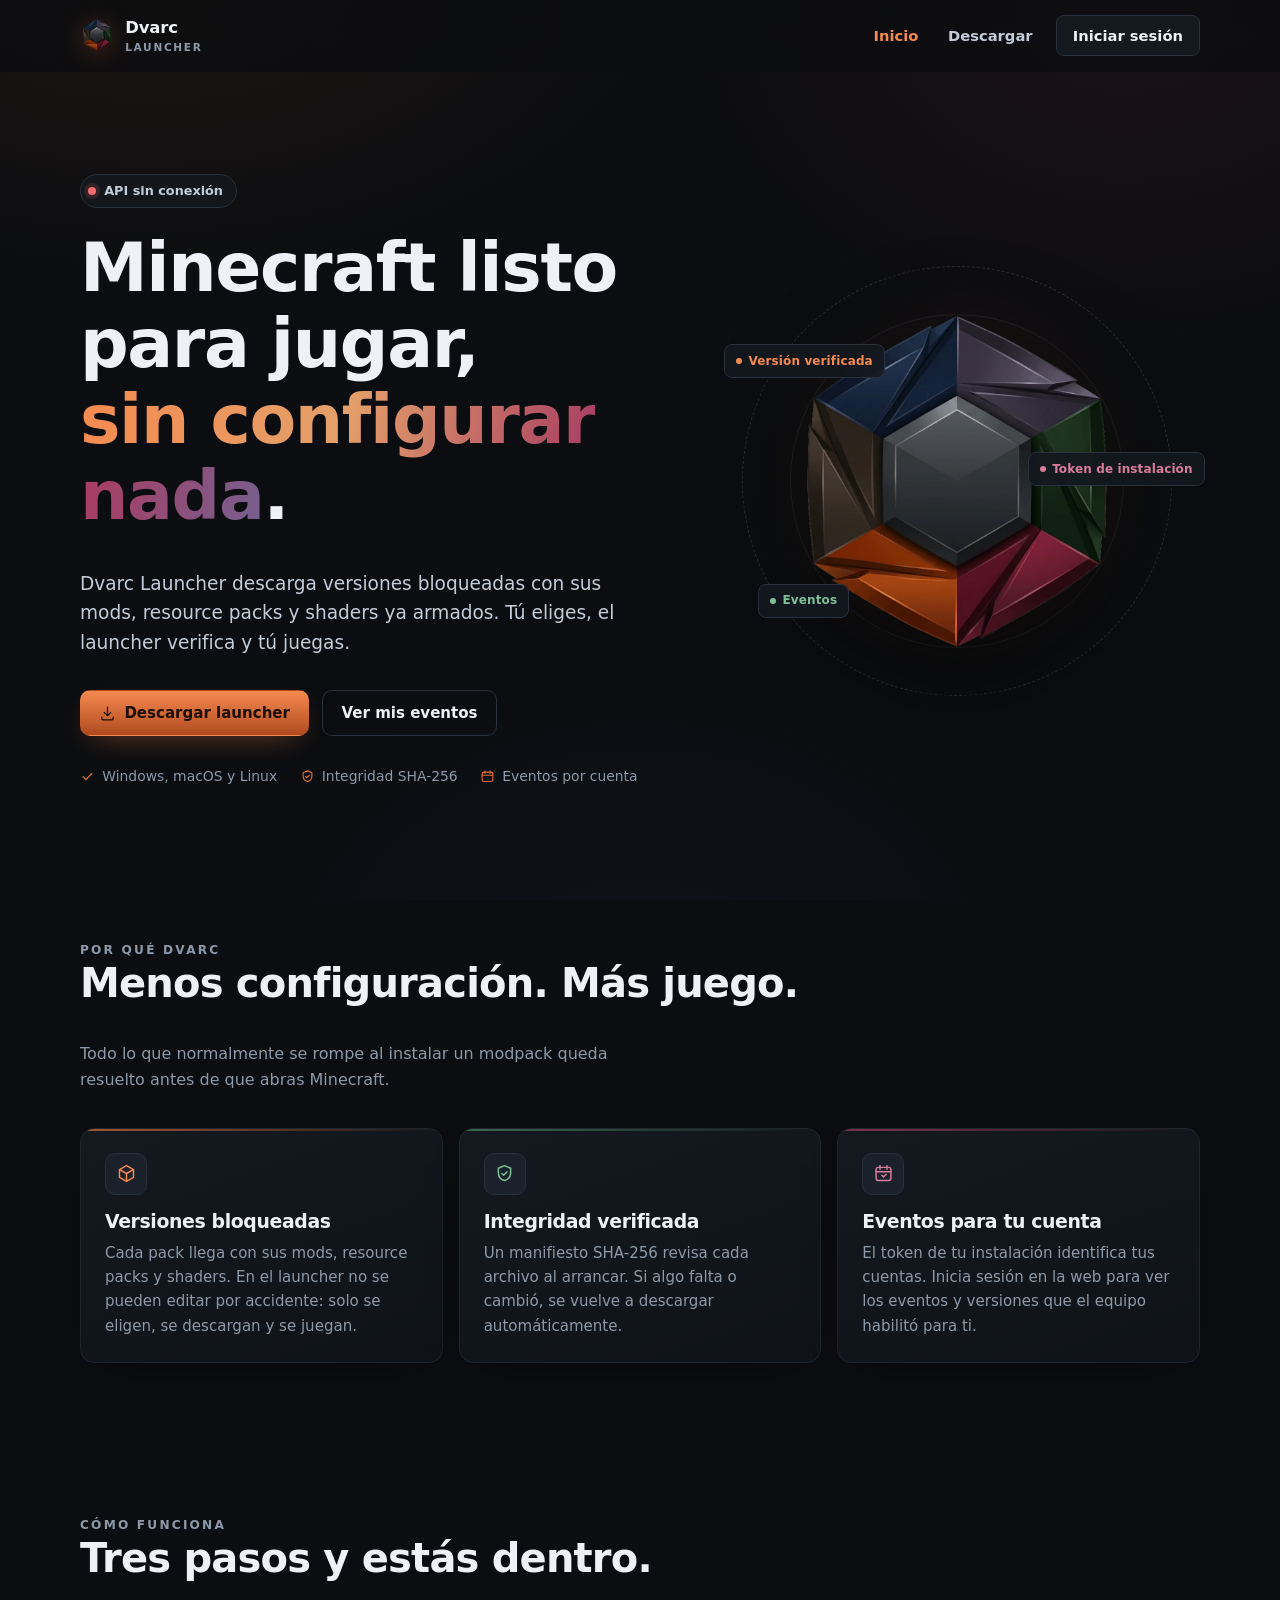
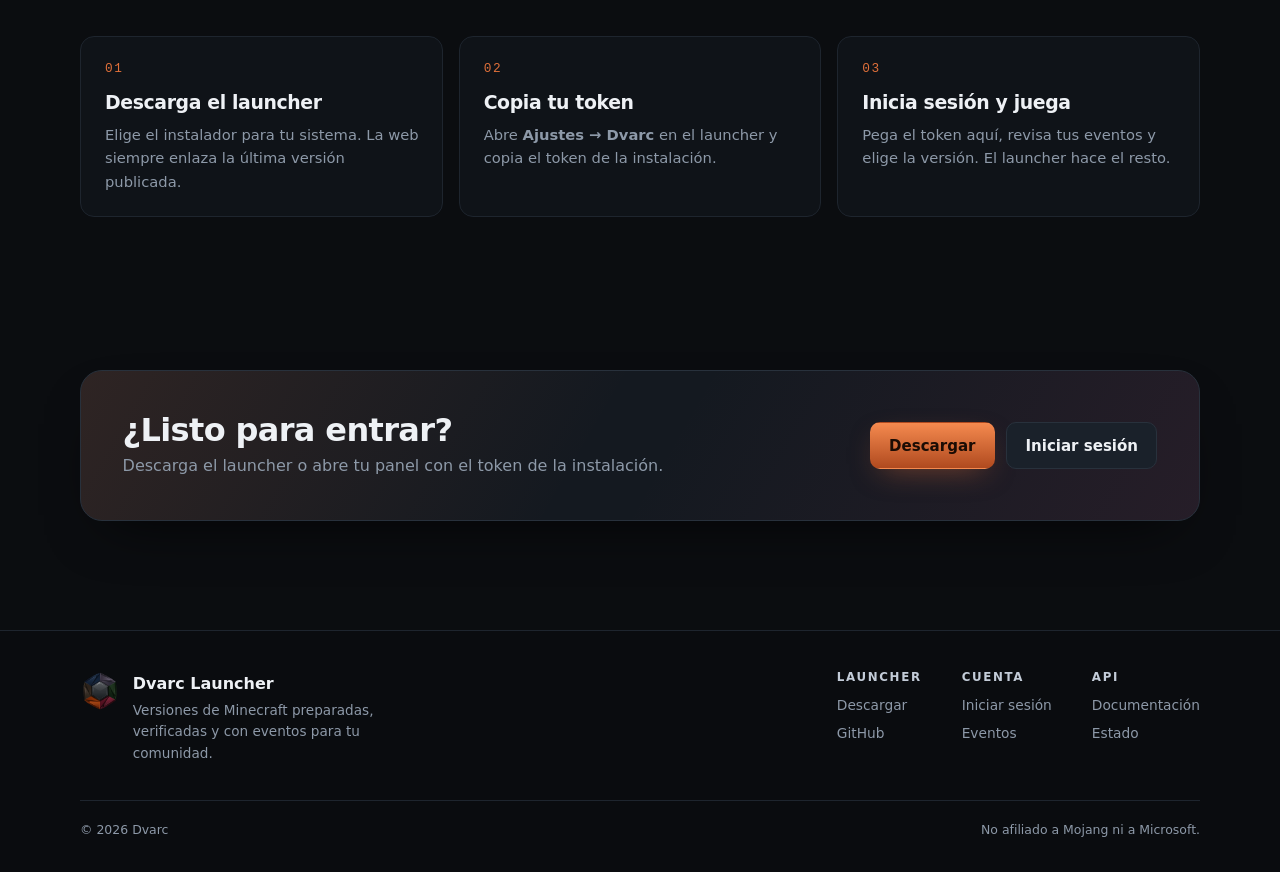
==== index.html @ 33a2f91e "Initial commit" ====
<!DOCTYPE html>
<html lang="es">
  <head>
    <meta charset="UTF-8" />
    <meta name="viewport" content="width=device-width, initial-scale=1.0" />
    <title>Dvarc Launcher — Minecraft listo para jugar</title>
    <meta
      name="description"
      content="Dvarc Launcher descarga versiones bloqueadas y verificadas de Minecraft con sus mods, resource packs y shaders. Elige, descarga y juega."
    />
    <meta name="theme-color" content="#0b0d10" />
    <link rel="icon" href="assets/img/favicon.ico" sizes="any" />
    <link rel="icon" type="image/png" href="assets/img/favicon.png" />
    <link rel="apple-touch-icon" href="assets/img/apple-touch-icon.png" />
    <meta property="og:title" content="Dvarc Launcher" />
    <meta property="og:description" content="Versiones de Minecraft listas, verificadas y con eventos para tu cuenta." />
    <meta property="og:type" content="website" />
    <meta property="og:image" content="assets/img/logo-512.png" />
    <link rel="stylesheet" href="assets/css/style.css" />
  </head>
  <body data-page="home">
    <a class="skip-link" href="#contenido">Saltar al contenido</a>

    <header class="site-header">
      <div class="container">
        <a class="brand" href="index.html" aria-label="Dvarc Launcher — inicio">
          <img src="assets/img/logo.png" alt="" width="34" height="34" />
          <span>Dvarc<small>Launcher</small></span>
        </a>
        <button
          class="nav-toggle"
          type="button"
          aria-expanded="false"
          aria-controls="site-nav"
          aria-label="Abrir menú de navegación"
        >
          <span></span>
        </button>
        <nav class="site-nav" id="site-nav" aria-label="Principal">
          <a href="index.html">Inicio</a>
          <a href="download.html">Descargar</a>
          <a href="panel.html" class="nav-cta" data-auth="in">Mi panel</a>
          <a href="login.html" class="nav-cta" data-auth="out">Iniciar sesión</a>
        </nav>
      </div>
    </header>

    <main id="contenido">
      <section class="hero">
        <div class="container hero-grid">
          <div>
            <span class="pill" data-api-status>
              <span class="pill-dot"></span>
              <span data-api-status-text>Conectando con la API…</span>
            </span>
            <h1>Minecraft listo para jugar, <em>sin configurar nada</em>.</h1>
            <p class="hero-lead">
              Dvarc Launcher descarga versiones bloqueadas con sus mods, resource packs y shaders ya
              armados. Tú eliges, el launcher verifica y tú juegas.
            </p>
            <div class="hero-actions">
              <a class="btn btn-primary" href="download.html">
                <svg viewBox="0 0 24 24" fill="none" stroke="currentColor" stroke-width="1.8" aria-hidden="true">
                  <path d="M12 3v12m0 0 4.5-4.5M12 15l-4.5-4.5" stroke-linecap="round" stroke-linejoin="round" />
                  <path d="M4 17v2a2 2 0 0 0 2 2h12a2 2 0 0 0 2-2v-2" stroke-linecap="round" />
                </svg>
                Descargar launcher
              </a>
              <a class="btn btn-ghost" href="panel.html">Ver mis eventos</a>
            </div>
            <ul class="hero-meta">
              <li>
                <svg viewBox="0 0 24 24" fill="none" stroke="currentColor" stroke-width="2" aria-hidden="true">
                  <path d="m5 12.5 4.5 4.5L19 7" stroke-linecap="round" stroke-linejoin="round" />
                </svg>
                Windows, macOS y Linux
              </li>
              <li>
                <svg viewBox="0 0 24 24" fill="none" stroke="currentColor" stroke-width="1.8" aria-hidden="true">
                  <path d="M12 3 5 6v5c0 4.2 2.9 7.9 7 9 4.1-1.1 7-4.8 7-9V6l-7-3Z" stroke-linejoin="round" />
                  <path d="m9 12 2 2 4-4" stroke-linecap="round" stroke-linejoin="round" />
                </svg>
                Integridad SHA-256
              </li>
              <li>
                <svg viewBox="0 0 24 24" fill="none" stroke="currentColor" stroke-width="1.8" aria-hidden="true">
                  <rect x="3.5" y="5" width="17" height="15" rx="2.5" />
                  <path d="M8 3v4M16 3v4M3.5 10h17" stroke-linecap="round" />
                </svg>
                Eventos por cuenta
              </li>
            </ul>
          </div>

          <div class="hero-art" aria-hidden="true">
            <div class="hero-ring"></div>
            <img class="hero-logo" src="assets/img/logo.png" alt="" width="360" height="360" />
            <span class="hero-tag tag-a">Versión verificada</span>
            <span class="hero-tag tag-b">Token de instalación</span>
            <span class="hero-tag tag-c">Eventos</span>
          </div>
        </div>
      </section>

      <section class="section">
        <div class="container">
          <div class="section-head">
            <div>
              <p class="eyebrow">Por qué Dvarc</p>
              <h2>Menos configuración. Más juego.</h2>
            </div>
            <p>
              Todo lo que normalmente se rompe al instalar un modpack queda resuelto antes de que
              abras Minecraft.
            </p>
          </div>

          <div class="card-grid">
            <article class="card">
              <div class="card-icon">
                <svg viewBox="0 0 24 24" fill="none" stroke="currentColor" stroke-width="1.7" aria-hidden="true">
                  <path d="m12 3 8 4.5v9L12 21l-8-4.5v-9L12 3Z" stroke-linejoin="round" />
                  <path d="M12 12 4 7.5M12 12l8-4.5M12 12v9" stroke-linejoin="round" />
                </svg>
              </div>
              <h3>Versiones bloqueadas</h3>
              <p>
                Cada pack llega con sus mods, resource packs y shaders. En el launcher no se pueden
                editar por accidente: solo se eligen, se descargan y se juegan.
              </p>
            </article>

            <article class="card card--green">
              <div class="card-icon">
                <svg viewBox="0 0 24 24" fill="none" stroke="currentColor" stroke-width="1.7" aria-hidden="true">
                  <path d="M12 3 5 6v5c0 4.2 2.9 7.9 7 9 4.1-1.1 7-4.8 7-9V6l-7-3Z" stroke-linejoin="round" />
                  <path d="m9 12 2 2 4-4" stroke-linecap="round" stroke-linejoin="round" />
                </svg>
              </div>
              <h3>Integridad verificada</h3>
              <p>
                Un manifiesto SHA-256 revisa cada archivo al arrancar. Si algo falta o cambió, se
                vuelve a descargar automáticamente.
              </p>
            </article>

            <article class="card card--wine">
              <div class="card-icon">
                <svg viewBox="0 0 24 24" fill="none" stroke="currentColor" stroke-width="1.7" aria-hidden="true">
                  <rect x="3.5" y="5" width="17" height="15" rx="2.5" />
                  <path d="M8 3v4M16 3v4M3.5 10h17" stroke-linecap="round" />
                  <path d="m10 14 2 2 3-3" stroke-linecap="round" stroke-linejoin="round" />
                </svg>
              </div>
              <h3>Eventos para tu cuenta</h3>
              <p>
                El token de tu instalación identifica tus cuentas. Inicia sesión en la web para ver
                los eventos y versiones que el equipo habilitó para ti.
              </p>
            </article>
          </div>
        </div>
      </section>

      <section class="section">
        <div class="container">
          <div class="section-head">
            <div>
              <p class="eyebrow">Cómo funciona</p>
              <h2>Tres pasos y estás dentro.</h2>
            </div>
          </div>

          <ol class="steps">
            <li class="step">
              <h3>Descarga el launcher</h3>
              <p>Elige el instalador para tu sistema. La web siempre enlaza la última versión publicada.</p>
            </li>
            <li class="step">
              <h3>Copia tu token</h3>
              <p>Abre <strong>Ajustes → Dvarc</strong> en el launcher y copia el token de la instalación.</p>
            </li>
            <li class="step">
              <h3>Inicia sesión y juega</h3>
              <p>Pega el token aquí, revisa tus eventos y elige la versión. El launcher hace el resto.</p>
            </li>
          </ol>
        </div>
      </section>

      <section class="section">
        <div class="container">
          <div class="cta-band">
            <div>
              <h2>¿Listo para entrar?</h2>
              <p>Descarga el launcher o abre tu panel con el token de la instalación.</p>
            </div>
            <div class="cta-actions">
              <a class="btn btn-primary" href="download.html">Descargar</a>
              <a class="btn" href="login.html">Iniciar sesión</a>
            </div>
          </div>
        </div>
      </section>
    </main>

    <footer class="site-footer">
      <div class="container">
        <div class="footer-grid">
          <div class="footer-brand">
            <img src="assets/img/logo.png" alt="" width="40" height="40" />
            <div>
              <strong>Dvarc Launcher</strong>
              <p>Versiones de Minecraft preparadas, verificadas y con eventos para tu comunidad.</p>
            </div>
          </div>
          <div class="footer-links">
            <div>
              <h2>Launcher</h2>
              <a href="download.html">Descargar</a>
              <a href="https://github.com/devapurc/DvarcLauncher" target="_blank" rel="noopener noreferrer">GitHub</a>
            </div>
            <div>
              <h2>Cuenta</h2>
              <a href="login.html">Iniciar sesión</a>
              <a href="panel.html">Eventos</a>
            </div>
            <div>
              <h2>API</h2>
              <a href="https://dvarc.api.apurc.online/docs" target="_blank" rel="noopener noreferrer">Documentación</a>
              <a href="https://dvarc.api.apurc.online/api/v1/health" target="_blank" rel="noopener noreferrer">Estado</a>
            </div>
          </div>
        </div>
        <div class="footer-bottom">
          <span>© <span id="footer-year">2026</span> Dvarc</span>
          <span>No afiliado a Mojang ni a Microsoft.</span>
        </div>
      </div>
    </footer>

    <script src="assets/js/config.js" defer></script>
    <script src="assets/js/api.js" defer></script>
    <script src="assets/js/auth.js" defer></script>
    <script src="assets/js/events.js" defer></script>
    <script src="assets/js/download.js" defer></script>
    <script src="assets/js/main.js" defer></script>
  </body>
</html>
---- assets/css/style.css ----
/* Dvarc — estilos del sitio público
 * Paleta tomada del logo: carbón, óxido, vino, verde y azul profundo.
 */

:root {
  color-scheme: dark;

  --bg: #0b0d10;
  --bg-soft: #0f1318;
  --surface: #141920;
  --surface-raised: #1a212a;
  --surface-hover: #202833;
  --line: #28313c;
  --line-soft: #1e252e;

  --text: #eef1f5;
  --text-soft: #c3ccd8;
  --muted: #8d99a8;

  --accent: #e0703a;
  --accent-bright: #f58a4f;
  --accent-deep: #b04a1f;
  --wine: #a83e63;
  --green: #4c8a63;
  --navy: #3a5f92;
  --purple: #756090;

  --danger: #f26d6d;
  --ok: #5fd08a;

  --radius-sm: 8px;
  --radius: 14px;
  --radius-lg: 22px;

  --shadow: 0 24px 60px -30px rgb(0 0 0 / 0.9);
  --shadow-soft: 0 14px 40px -24px rgb(0 0 0 / 0.8);

  --font-sans: ui-sans-serif, system-ui, -apple-system, "Segoe UI", Roboto, "Helvetica Neue", Arial, sans-serif;
  --font-mono: ui-monospace, "Cascadia Code", "SFMono-Regular", Consolas, "Liberation Mono", monospace;

  --max-width: 1120px;
  --header-height: 72px;
}

*,
*::before,
*::after {
  box-sizing: border-box;
}

html {
  scroll-behavior: smooth;
  -webkit-text-size-adjust: 100%;
}

body {
  margin: 0;
  min-height: 100vh;
  background: var(--bg);
  color: var(--text);
  font-family: var(--font-sans);
  font-size: 16px;
  line-height: 1.6;
  -webkit-font-smoothing: antialiased;
  text-rendering: optimizeLegibility;
}

body::before {
  content: "";
  position: fixed;
  inset: 0;
  z-index: -2;
  pointer-events: none;
  background:
    radial-gradient(60rem 40rem at 12% -10%, rgb(224 112 58 / 0.10), transparent 60%),
    radial-gradient(50rem 38rem at 88% 0%, rgb(168 62 99 / 0.10), transparent 62%),
    radial-gradient(44rem 34rem at 50% 110%, rgb(58 95 146 / 0.08), transparent 60%),
    var(--bg);
}

body::after {
  content: "";
  position: fixed;
  inset: 0;
  z-index: -1;
  pointer-events: none;
  opacity: 0.35;
  background-image:
    linear-gradient(to right, rgb(255 255 255 / 0.028) 1px, transparent 1px),
    linear-gradient(to bottom, rgb(255 255 255 / 0.028) 1px, transparent 1px);
  background-size: 56px 56px;
  mask-image: radial-gradient(circle at 50% 30%, #000 0%, transparent 78%);
}

img,
svg {
  display: block;
  max-width: 100%;
}

a {
  color: var(--accent-bright);
  text-decoration-thickness: 1px;
  text-underline-offset: 3px;
}

a:hover {
  color: #ffb184;
}

h1,
h2,
h3,
h4 {
  margin: 0 0 0.5em;
  line-height: 1.12;
  letter-spacing: -0.02em;
  text-wrap: balance;
}

h1 {
  font-size: clamp(2.4rem, 6vw, 4.25rem);
  font-weight: 760;
}

h2 {
  font-size: clamp(1.7rem, 3.4vw, 2.5rem);
  font-weight: 720;
}

h3 {
  font-size: 1.18rem;
  font-weight: 660;
}

p {
  margin: 0 0 1em;
}

code,
pre {
  font-family: var(--font-mono);
}

:focus-visible {
  outline: 2px solid var(--accent-bright);
  outline-offset: 3px;
  border-radius: 4px;
}

::selection {
  background: rgb(224 112 58 / 0.35);
  color: #fff;
}

.container {
  width: min(100% - 2.5rem, var(--max-width));
  margin-inline: auto;
}

.skip-link {
  position: absolute;
  left: 1rem;
  top: -4rem;
  z-index: 100;
  padding: 0.65rem 1rem;
  background: var(--accent);
  color: #160a04;
  font-weight: 700;
  border-radius: var(--radius-sm);
  transition: top 150ms ease;
}

.skip-link:focus {
  top: 1rem;
  color: #160a04;
}

/* ---------------------------------------------------------------- header */

.site-header {
  position: sticky;
  top: 0;
  z-index: 40;
  height: var(--header-height);
  display: flex;
  align-items: center;
  border-bottom: 1px solid transparent;
  background: rgb(11 13 16 / 0.74);
  backdrop-filter: blur(14px);
  -webkit-backdrop-filter: blur(14px);
  transition: border-color 180ms ease, background 180ms ease;
}

.site-header.is-scrolled {
  border-bottom-color: var(--line-soft);
  background: rgb(11 13 16 / 0.92);
}

.site-header .container {
  display: flex;
  align-items: center;
  gap: 1.5rem;
}

.brand {
  display: inline-flex;
  align-items: center;
  gap: 0.7rem;
  color: var(--text);
  text-decoration: none;
  font-weight: 720;
  letter-spacing: -0.01em;
  white-space: nowrap;
}

.brand:hover {
  color: var(--text);
}

.brand img {
  width: 34px;
  height: 34px;
  filter: drop-shadow(0 4px 12px rgb(224 112 58 / 0.25));
}

.brand span {
  font-size: 1.03rem;
}

.brand small {
  display: block;
  margin-top: -3px;
  color: var(--muted);
  font-size: 0.66rem;
  font-weight: 600;
  letter-spacing: 0.16em;
  text-transform: uppercase;
}

.site-nav {
  display: flex;
  align-items: center;
  gap: 0.25rem;
  margin-left: auto;
}

.site-nav a {
  padding: 0.5rem 0.8rem;
  border-radius: 8px;
  color: var(--text-soft);
  font-size: 0.92rem;
  font-weight: 560;
  text-decoration: none;
  transition: color 140ms ease, background 140ms ease;
}

.site-nav a:hover {
  background: var(--surface);
  color: var(--text);
}

.site-nav a[aria-current="page"] {
  color: var(--accent-bright);
}

.site-nav .nav-cta {
  margin-left: 0.4rem;
  padding-inline: 1rem;
  border: 1px solid var(--line);
  background: var(--surface);
  color: var(--text);
}

.site-nav .nav-cta:hover {
  border-color: var(--accent-deep);
  background: var(--surface-raised);
  color: #fff;
}

.nav-toggle {
  display: none;
  margin-left: auto;
  width: 44px;
  height: 44px;
  padding: 0;
  border: 1px solid var(--line);
  border-radius: 10px;
  background: var(--surface);
  color: var(--text);
  cursor: pointer;
}

.nav-toggle span,
.nav-toggle::before,
.nav-toggle::after {
  display: block;
  width: 18px;
  height: 2px;
  margin: 4px auto;
  border-radius: 2px;
  background: currentColor;
  content: "";
  transition: transform 160ms ease, opacity 160ms ease;
}

.nav-toggle[aria-expanded="true"] span {
  opacity: 0;
}

.nav-toggle[aria-expanded="true"]::before {
  transform: translateY(6px) rotate(45deg);
}

.nav-toggle[aria-expanded="true"]::after {
  transform: translateY(-6px) rotate(-45deg);
}

[data-auth="in"],
[data-auth="out"] {
  display: none !important;
}

body.has-token [data-auth="in"] {
  display: inline-flex !important;
}

body:not(.has-token) [data-auth="out"] {
  display: inline-flex !important;
}

/* ------------------------------------------------------------------ hero */

.hero {
  position: relative;
  padding: clamp(3.5rem, 8vw, 7rem) 0 clamp(3rem, 6vw, 5rem);
  overflow: hidden;
}

.hero-grid {
  display: grid;
  grid-template-columns: minmax(0, 1.08fr) minmax(0, 0.92fr);
  align-items: center;
  gap: clamp(2rem, 5vw, 4.5rem);
}

.pill {
  display: inline-flex;
  align-items: center;
  gap: 0.5rem;
  margin-bottom: 1.35rem;
  padding: 0.36rem 0.8rem 0.36rem 0.45rem;
  border: 1px solid var(--line);
  border-radius: 999px;
  background: rgb(20 25 32 / 0.8);
  color: var(--text-soft);
  font-size: 0.8rem;
  font-weight: 560;
}

.pill-dot {
  width: 8px;
  height: 8px;
  border-radius: 50%;
  background: var(--muted);
  box-shadow: 0 0 0 4px rgb(141 153 168 / 0.12);
}

.pill-dot[data-state="ok"] {
  background: var(--ok);
  box-shadow: 0 0 0 4px rgb(95 208 138 / 0.14);
}

.pill-dot[data-state="down"] {
  background: var(--danger);
  box-shadow: 0 0 0 4px rgb(242 109 109 / 0.14);
}

.hero h1 em {
  font-style: normal;
  background: linear-gradient(105deg, var(--accent-bright) 0%, #e4a06a 38%, var(--wine) 74%, var(--purple) 100%);
  -webkit-background-clip: text;
  background-clip: text;
  color: transparent;
}

.hero-lead {
  max-width: 34rem;
  margin-bottom: 2rem;
  color: var(--text-soft);
  font-size: clamp(1.02rem, 1.5vw, 1.16rem);
}

.hero-actions {
  display: flex;
  flex-wrap: wrap;
  gap: 0.8rem;
  margin-bottom: 1.8rem;
}

.hero-meta {
  display: flex;
  flex-wrap: wrap;
  gap: 0.5rem 1.4rem;
  margin: 0;
  padding: 0;
  list-style: none;
  color: var(--muted);
  font-size: 0.87rem;
}

.hero-meta li {
  display: inline-flex;
  align-items: center;
  gap: 0.45rem;
}

.hero-meta svg {
  width: 15px;
  height: 15px;
  color: var(--accent);
}

/* Logo + órbitas */

.hero-art {
  position: relative;
  display: grid;
  place-items: center;
  min-height: 360px;
  isolation: isolate;
}

.hero-art::before {
  content: "";
  position: absolute;
  width: min(90%, 460px);
  aspect-ratio: 1;
  border-radius: 50%;
  background: radial-gradient(circle, rgb(224 112 58 / 0.16), transparent 66%);
  filter: blur(8px);
  z-index: -1;
}

.hero-logo {
  width: min(80%, 360px);
  filter: drop-shadow(0 30px 50px rgb(0 0 0 / 0.55));
  animation: float 9s ease-in-out infinite;
}

.hero-ring {
  position: absolute;
  width: min(92%, 430px);
  aspect-ratio: 1;
  border: 1px dashed rgb(255 255 255 / 0.13);
  border-radius: 50%;
  animation: spin 60s linear infinite;
}

.hero-ring::after {
  content: "";
  position: absolute;
  inset: 11%;
  border: 1px solid rgb(255 255 255 / 0.07);
  border-radius: 50%;
}

.hero-tag {
  position: absolute;
  z-index: 2;
  display: inline-flex;
  align-items: center;
  gap: 0.4rem;
  padding: 0.4rem 0.7rem;
  border: 1px solid var(--line);
  border-radius: 8px;
  background: rgb(20 25 32 / 0.88);
  box-shadow: var(--shadow-soft);
  color: var(--text-soft);
  font-size: 0.75rem;
  font-weight: 620;
  letter-spacing: 0.01em;
  backdrop-filter: blur(6px);
}

.hero-tag::before {
  content: "";
  width: 6px;
  height: 6px;
  border-radius: 50%;
  background: currentColor;
}

.hero-tag.tag-a {
  top: 12%;
  left: 2%;
  color: var(--accent-bright);
}

.hero-tag.tag-b {
  top: 42%;
  right: -1%;
  color: #d97d9a;
}

.hero-tag.tag-c {
  bottom: 12%;
  left: 9%;
  color: #7fc096;
}

@keyframes float {
  0%,
  100% {
    transform: translateY(-6px);
  }
  50% {
    transform: translateY(8px);
  }
}

@keyframes spin {
  to {
    transform: rotate(360deg);
  }
}

@media (prefers-reduced-motion: reduce) {
  *,
  *::before,
  *::after {
    animation-duration: 0.001ms !important;
    animation-iteration-count: 1 !important;
    transition-duration: 0.001ms !important;
    scroll-behavior: auto !important;
  }
}

/* --------------------------------------------------------------- sections */

.section {
  padding: clamp(3rem, 6vw, 5rem) 0;
}

.section-head {
  display: flex;
  flex-wrap: wrap;
  align-items: end;
  justify-content: space-between;
  gap: 1rem;
  margin-bottom: 2.2rem;
}

.section-head p {
  max-width: 34rem;
  margin: 0;
  color: var(--muted);
}

.eyebrow {
  margin-bottom: 0.7rem;
  color: var(--accent);
  font-size: 0.76rem;
  font-weight: 720;
  letter-spacing: 0.18em;
  text-transform: uppercase;
}

.card-grid {
  display: grid;
  grid-template-columns: repeat(auto-fit, minmax(260px, 1fr));
  gap: 1rem;
}

.card {
  position: relative;
  padding: 1.5rem;
  border: 1px solid var(--line-soft);
  border-radius: var(--radius);
  background: linear-gradient(160deg, var(--surface) 0%, var(--bg-soft) 100%);
  box-shadow: var(--shadow-soft);
  overflow: hidden;
}

.card::before {
  content: "";
  position: absolute;
  inset: 0 0 auto;
  height: 2px;
  background: linear-gradient(90deg, var(--accent), transparent);
  opacity: 0.7;
}

.card--wine::before {
  background: linear-gradient(90deg, var(--wine), transparent);
}

.card--green::before {
  background: linear-gradient(90deg, var(--green), transparent);
}

.card--navy::before {
  background: linear-gradient(90deg, var(--navy), transparent);
}

.card p {
  margin-bottom: 0;
  color: var(--muted);
  font-size: 0.94rem;
}

.card-icon {
  display: grid;
  place-items: center;
  width: 42px;
  height: 42px;
  margin-bottom: 1rem;
  border: 1px solid var(--line);
  border-radius: 10px;
  background: var(--surface-raised);
  color: var(--accent-bright);
}

.card--wine .card-icon {
  color: #d97d9a;
}

.card--green .card-icon {
  color: #7fc096;
}

.card--navy .card-icon {
  color: #85a9d8;
}

.card-icon svg {
  width: 21px;
  height: 21px;
}

/* Pasos */

.steps {
  display: grid;
  grid-template-columns: repeat(auto-fit, minmax(240px, 1fr));
  gap: 1rem;
  margin: 0;
  padding: 0;
  list-style: none;
  counter-reset: step;
}

.step {
  position: relative;
  padding: 1.4rem 1.4rem 1.4rem 1.5rem;
  border: 1px solid var(--line-soft);
  border-radius: var(--radius);
  background: var(--bg-soft);
}

.step::before {
  counter-increment: step;
  content: "0" counter(step);
  display: block;
  margin-bottom: 0.8rem;
  color: var(--accent);
  font-family: var(--font-mono);
  font-size: 0.8rem;
  letter-spacing: 0.12em;
}

.step p {
  margin: 0;
  color: var(--muted);
  font-size: 0.92rem;
}

/* Banda CTA */

.cta-band {
  position: relative;
  display: flex;
  flex-wrap: wrap;
  align-items: center;
  justify-content: space-between;
  gap: 1.5rem;
  padding: clamp(1.6rem, 4vw, 2.6rem);
  border: 1px solid var(--line);
  border-radius: var(--radius-lg);
  background:
    linear-gradient(120deg, rgb(224 112 58 / 0.13), transparent 46%),
    linear-gradient(300deg, rgb(168 62 99 / 0.12), transparent 48%),
    var(--surface);
  box-shadow: var(--shadow);
  overflow: hidden;
}

.cta-band h2 {
  margin-bottom: 0.25rem;
  font-size: clamp(1.4rem, 2.6vw, 2rem);
}

.cta-band p {
  margin: 0;
  color: var(--muted);
}

.cta-actions {
  display: flex;
  flex-wrap: wrap;
  gap: 0.7rem;
}

/* --------------------------------------------------------------- buttons */

.btn {
  --btn-bg: var(--surface-raised);
  --btn-fg: var(--text);
  --btn-border: var(--line);
  display: inline-flex;
  align-items: center;
  justify-content: center;
  gap: 0.5rem;
  min-height: 46px;
  padding: 0.65rem 1.15rem;
  border: 1px solid var(--btn-border);
  border-radius: 10px;
  background: var(--btn-bg);
  color: var(--btn-fg);
  font: inherit;
  font-size: 0.94rem;
  font-weight: 640;
  text-decoration: none;
  cursor: pointer;
  transition: transform 120ms ease, background 140ms ease, border-color 140ms ease, box-shadow 140ms ease;
}

.btn:hover {
  background: var(--surface-hover);
  color: var(--text);
  transform: translateY(-1px);
}

.btn:active {
  transform: translateY(0);
}

.btn svg {
  width: 17px;
  height: 17px;
}

.btn-primary {
  --btn-bg: linear-gradient(180deg, var(--accent-bright), var(--accent-deep));
  --btn-fg: #1b0c04;
  --btn-border: transparent;
  box-shadow: 0 10px 30px -12px rgb(224 112 58 / 0.55);
}

.btn-primary:hover {
  background: linear-gradient(180deg, #ffa269, #c65626);
  color: #1b0c04;
  box-shadow: 0 14px 34px -12px rgb(224 112 58 / 0.7);
}

.btn-ghost {
  --btn-bg: transparent;
}

.btn-sm {
  min-height: 38px;
  padding: 0.4rem 0.8rem;
  font-size: 0.85rem;
}

.btn[disabled],
.btn[aria-disabled="true"] {
  opacity: 0.55;
  cursor: not-allowed;
  transform: none;
}

/* ----------------------------------------------------------------- forms */

.field {
  display: grid;
  gap: 0.45rem;
  margin-bottom: 1.05rem;
}

.field label {
  color: var(--text-soft);
  font-size: 0.88rem;
  font-weight: 620;
}

.input {
  width: 100%;
  min-height: 46px;
  padding: 0.65rem 0.85rem;
  border: 1px solid var(--line);
  border-radius: 10px;
  background: var(--bg-soft);
  color: var(--text);
  font: inherit;
  font-size: 0.94rem;
  transition: border-color 140ms ease, box-shadow 140ms ease;
}

.input::placeholder {
  color: #6c7786;
}

.input:focus {
  border-color: var(--accent-deep);
  outline: none;
  box-shadow: 0 0 0 3px rgb(224 112 58 / 0.18);
}

.input[readonly] {
  color: var(--text-soft);
}

.input-mono {
  font-family: var(--font-mono);
  font-size: 0.86rem;
  letter-spacing: 0.02em;
}

.input-row {
  display: flex;
  gap: 0.55rem;
}

.input-row .input {
  flex: 1;
}

.hint {
  margin: 0;
  color: var(--muted);
  font-size: 0.82rem;
}

.checkbox {
  display: inline-flex;
  align-items: center;
  gap: 0.5rem;
  color: var(--text-soft);
  font-size: 0.88rem;
  cursor: pointer;
  user-select: none;
}

.checkbox input {
  width: 17px;
  height: 17px;
  accent-color: var(--accent);
}

/* ------------------------------------------------------------ auth layout */

.auth-wrap {
  display: grid;
  place-items: center;
  min-height: calc(100vh - var(--header-height));
  padding: clamp(2rem, 6vw, 4.5rem) 0;
}

.auth-card {
  width: min(100%, 470px);
  padding: clamp(1.5rem, 4vw, 2.4rem);
  border: 1px solid var(--line);
  border-radius: var(--radius-lg);
  background: linear-gradient(170deg, var(--surface) 0%, var(--bg-soft) 100%);
  box-shadow: var(--shadow);
}

.auth-logo {
  width: 64px;
  height: 64px;
  margin-bottom: 1.2rem;
  filter: drop-shadow(0 8px 20px rgb(224 112 58 / 0.25));
}

.auth-card h1 {
  margin-bottom: 0.35rem;
  font-size: clamp(1.6rem, 4vw, 2rem);
}

.auth-card .hero-lead {
  margin-bottom: 1.6rem;
  font-size: 0.95rem;
}

.auth-links {
  display: flex;
  flex-wrap: wrap;
  justify-content: space-between;
  gap: 0.75rem;
  margin-top: 1.4rem;
  padding-top: 1.2rem;
  border-top: 1px solid var(--line-soft);
  font-size: 0.86rem;
}

.auth-links a {
  color: var(--text-soft);
  text-decoration: none;
}

.auth-links a:hover {
  color: var(--accent-bright);
}

/* --------------------------------------------------------------- alerts */

.alert {
  display: flex;
  gap: 0.65rem;
  margin: 0 0 1.1rem;
  padding: 0.85rem 1rem;
  border: 1px solid var(--line);
  border-radius: 10px;
  background: var(--surface-raised);
  color: var(--text-soft);
  font-size: 0.88rem;
}

.alert[hidden] {
  display: none;
}

.alert svg {
  flex: none;
  width: 18px;
  height: 18px;
  margin-top: 2px;
}

.alert-error {
  border-color: rgb(242 109 109 / 0.35);
  background: rgb(242 109 109 / 0.08);
  color: #ffc2c2;
}

.alert-error svg {
  color: var(--danger);
}

.alert-info {
  border-color: rgb(224 112 58 / 0.3);
  background: rgb(224 112 58 / 0.07);
}

.alert-info svg {
  color: var(--accent-bright);
}

.alert-ok {
  border-color: rgb(95 208 138 / 0.3);
  background: rgb(95 208 138 / 0.07);
}

.alert-ok svg {
  color: var(--ok);
}

/* ------------------------------------------------------------- dashboard */

.dashboard {
  padding: clamp(2rem, 5vw, 3.5rem) 0 clamp(3rem, 6vw, 5rem);
}

.dash-head {
  display: flex;
  flex-wrap: wrap;
  align-items: center;
  justify-content: space-between;
  gap: 1rem;
  margin-bottom: 2rem;
}

.dash-head h1 {
  margin-bottom: 0.25rem;
  font-size: clamp(1.8rem, 4vw, 2.6rem);
}

.dash-head p {
  margin: 0;
  color: var(--muted);
}

.user-chip {
  display: inline-flex;
  align-items: center;
  gap: 0.6rem;
  padding: 0.45rem 0.8rem 0.45rem 0.5rem;
  border: 1px solid var(--line);
  border-radius: 999px;
  background: var(--surface);
  color: var(--text-soft);
  font-size: 0.86rem;
  font-weight: 600;
}

.user-chip .avatar {
  display: grid;
  place-items: center;
  width: 27px;
  height: 27px;
  border-radius: 50%;
  background: linear-gradient(140deg, var(--accent), var(--wine));
  color: #1b0c04;
  font-size: 0.72rem;
  font-weight: 800;
  text-transform: uppercase;
}

.token-bar {
  display: grid;
  grid-template-columns: minmax(0, 1fr) auto;
  gap: 1rem;
  align-items: center;
  margin-bottom: 2.4rem;
  padding: 1rem 1.15rem;
  border: 1px solid var(--line-soft);
  border-radius: var(--radius);
  background: var(--bg-soft);
}

.token-bar .token-label {
  margin: 0 0 0.25rem;
  color: var(--muted);
  font-size: 0.74rem;
  font-weight: 700;
  letter-spacing: 0.14em;
  text-transform: uppercase;
}

.token-bar code {
  display: block;
  overflow: hidden;
  color: var(--text-soft);
  font-size: 0.86rem;
  text-overflow: ellipsis;
  white-space: nowrap;
}

.token-bar .token-actions {
  display: flex;
  gap: 0.5rem;
}

.panel-section {
  margin-bottom: clamp(2.4rem, 5vw, 3.6rem);
}

.panel-section .section-head {
  margin-bottom: 1.3rem;
}

.panel-section .section-head h2 {
  margin: 0;
  font-size: clamp(1.35rem, 2.4vw, 1.75rem);
}

.filters {
  display: inline-flex;
  gap: 0.25rem;
  padding: 0.25rem;
  border: 1px solid var(--line);
  border-radius: 10px;
  background: var(--bg-soft);
}

.filters button {
  padding: 0.35rem 0.7rem;
  border: 0;
  border-radius: 7px;
  background: transparent;
  color: var(--muted);
  font: inherit;
  font-size: 0.82rem;
  font-weight: 600;
  cursor: pointer;
}

.filters button[aria-pressed="true"] {
  background: var(--surface-raised);
  color: var(--text);
}

/* Tarjetas de evento */

.event-list {
  display: grid;
  gap: 0.8rem;
}

.event-card {
  display: grid;
  grid-template-columns: 76px minmax(0, 1fr) auto;
  gap: 1.15rem;
  align-items: center;
  padding: 1.1rem 1.2rem;
  border: 1px solid var(--line-soft);
  border-radius: var(--radius);
  background: linear-gradient(140deg, var(--surface) 0%, var(--bg-soft) 100%);
  transition: border-color 160ms ease, transform 160ms ease;
}

.event-card:hover {
  border-color: var(--line);
  transform: translateY(-1px);
}

.event-date {
  display: grid;
  place-items: center;
  padding: 0.55rem 0.3rem;
  border: 1px solid var(--line);
  border-radius: 10px;
  background: var(--bg);
  text-align: center;
}

.event-date .month {
  color: var(--accent);
  font-size: 0.68rem;
  font-weight: 750;
  letter-spacing: 0.14em;
  text-transform: uppercase;
}

.event-date .day {
  color: var(--text);
  font-size: 1.5rem;
  font-weight: 720;
  line-height: 1.1;
}

.event-body {
  min-width: 0;
}

.event-body h3 {
  margin-bottom: 0.18rem;
}

.event-body p {
  margin: 0;
  color: var(--muted);
  font-size: 0.9rem;
  overflow-wrap: anywhere;
}

.event-meta {
  display: flex;
  flex-wrap: wrap;
  align-items: center;
  gap: 0.5rem 0.9rem;
  margin-top: 0.4rem;
  color: var(--text-soft);
  font-size: 0.8rem;
}

.badge {
  display: inline-flex;
  align-items: center;
  gap: 0.3rem;
  padding: 0.12rem 0.5rem;
  border: 1px solid var(--line);
  border-radius: 999px;
  background: var(--surface-raised);
  color: var(--text-soft);
  font-size: 0.72rem;
  font-weight: 650;
}

.badge-soon {
  border-color: rgb(224 112 58 / 0.35);
  background: rgb(224 112 58 / 0.1);
  color: var(--accent-bright);
}

.badge-past {
  color: var(--muted);
}

/* Tarjetas de versión */

.version-grid {
  display: grid;
  grid-template-columns: repeat(auto-fill, minmax(280px, 1fr));
  gap: 1rem;
}

.version-card {
  display: flex;
  flex-direction: column;
  gap: 0.9rem;
  padding: 1.2rem;
  border: 1px solid var(--line-soft);
  border-radius: var(--radius);
  background: linear-gradient(150deg, var(--surface) 0%, var(--bg-soft) 100%);
}

.version-head {
  display: flex;
  gap: 0.9rem;
  align-items: center;
}

.version-icon {
  display: grid;
  flex: none;
  place-items: center;
  width: 48px;
  height: 48px;
  border: 1px solid var(--line);
  border-radius: 11px;
  background: var(--bg);
  color: var(--accent-bright);
  font-weight: 800;
  text-transform: uppercase;
}

.version-icon img {
  width: 100%;
  height: 100%;
  border-radius: 10px;
  object-fit: cover;
}

.version-head h3 {
  margin: 0;
  font-size: 1.02rem;
}

.version-head p {
  margin: 0;
  color: var(--muted);
  font-size: 0.8rem;
}

.version-card > p {
  flex: 1;
  margin: 0;
  color: var(--muted);
  font-size: 0.9rem;
}

.version-tags {
  display: flex;
  flex-wrap: wrap;
  gap: 0.4rem;
}

.version-foot {
  display: flex;
  align-items: center;
  justify-content: space-between;
  gap: 0.6rem;
  padding-top: 0.8rem;
  border-top: 1px solid var(--line-soft);
  color: var(--muted);
  font-size: 0.78rem;
}

.version-foot .hint {
  font-size: 0.76rem;
}

/* Esqueletos y estados */

.skeleton {
  border: 1px solid var(--line-soft);
  border-radius: var(--radius);
  background: linear-gradient(100deg, var(--surface) 30%, var(--surface-raised) 50%, var(--surface) 70%);
  background-size: 200% 100%;
  animation: shimmer 1.3s linear infinite;
}

.skeleton-event {
  height: 104px;
}

.skeleton-version {
  height: 200px;
}

@keyframes shimmer {
  to {
    background-position: -200% 0;
  }
}

.empty {
  display: grid;
  place-items: center;
  gap: 0.35rem;
  padding: 2.4rem 1.5rem;
  border: 1px dashed var(--line);
  border-radius: var(--radius);
  background: var(--bg-soft);
  color: var(--muted);
  text-align: center;
}

.empty strong {
  color: var(--text-soft);
  font-weight: 650;
}

.empty p {
  margin: 0;
  font-size: 0.9rem;
}

.error-box {
  padding: 1.2rem;
  border: 1px solid rgb(242 109 109 / 0.3);
  border-radius: var(--radius);
  background: rgb(242 109 109 / 0.06);
  color: #ffc2c2;
}

.error-box p {
  margin: 0 0 0.7rem;
}

/* ------------------------------------------------------------- descargas */

.page-head {
  padding: clamp(2.5rem, 6vw, 4.5rem) 0 1rem;
}

.page-head h1 {
  margin-bottom: 0.4rem;
  font-size: clamp(2rem, 5vw, 3.2rem);
}

.page-head .hero-lead {
  margin-bottom: 0;
}

.os-tabs {
  display: flex;
  flex-wrap: wrap;
  gap: 0.4rem;
  margin: 2rem 0 1.2rem;
}

.os-tab {
  display: inline-flex;
  align-items: center;
  gap: 0.45rem;
  padding: 0.5rem 0.9rem;
  border: 1px solid var(--line);
  border-radius: 9px;
  background: transparent;
  color: var(--muted);
  font: inherit;
  font-size: 0.88rem;
  font-weight: 600;
  cursor: pointer;
}

.os-tab svg {
  width: 16px;
  height: 16px;
}

.os-tab:hover {
  background: var(--surface);
  color: var(--text);
}

.os-tab[aria-selected="true"] {
  border-color: var(--accent-deep);
  background: var(--surface-raised);
  color: var(--text);
}

.download-card {
  display: grid;
  grid-template-columns: minmax(0, 1.4fr) minmax(0, 1fr);
  gap: 1.5rem;
  padding: clamp(1.3rem, 3vw, 2rem);
  border: 1px solid var(--line);
  border-radius: var(--radius-lg);
  background:
    linear-gradient(125deg, rgb(224 112 58 / 0.10), transparent 50%),
    var(--surface);
  box-shadow: var(--shadow);
}

.download-card h2 {
  margin-bottom: 0.3rem;
  font-size: 1.4rem;
}

.download-meta {
  display: grid;
  gap: 0.5rem;
  margin: 0;
  padding: 0;
  list-style: none;
  font-size: 0.85rem;
}

.download-meta li {
  display: flex;
  justify-content: space-between;
  gap: 1rem;
  padding-bottom: 0.5rem;
  border-bottom: 1px solid var(--line-soft);
  color: var(--muted);
}

.download-meta strong {
  color: var(--text-soft);
  font-weight: 620;
  text-align: right;
  overflow-wrap: anywhere;
}

.download-actions {
  display: flex;
  flex-wrap: wrap;
  gap: 0.7rem;
  margin-top: 1.2rem;
}

.asset-list {
  margin: 0;
  padding: 0;
  list-style: none;
}

.asset-list li {
  display: flex;
  flex-wrap: wrap;
  align-items: center;
  justify-content: space-between;
  gap: 0.5rem;
  padding: 0.65rem 0;
  border-bottom: 1px solid var(--line-soft);
  font-size: 0.86rem;
}

.asset-list li:last-child {
  border-bottom: 0;
}

.asset-list a {
  font-family: var(--font-mono);
  font-size: 0.8rem;
  overflow-wrap: anywhere;
}

details.assets {
  margin-top: 1.2rem;
  border: 1px solid var(--line-soft);
  border-radius: var(--radius);
  background: var(--bg-soft);
}

details.assets summary {
  padding: 0.8rem 1rem;
  color: var(--text-soft);
  font-size: 0.88rem;
  font-weight: 620;
  cursor: pointer;
}

details.assets > div {
  padding: 0 1rem 0.4rem;
}

.note-grid {
  display: grid;
  grid-template-columns: repeat(auto-fit, minmax(240px, 1fr));
  gap: 1rem;
  margin-top: 1.2rem;
}

.note {
  padding: 1.1rem 1.2rem;
  border: 1px solid var(--line-soft);
  border-radius: var(--radius);
  background: var(--bg-soft);
}

.note h3 {
  margin-bottom: 0.35rem;
  font-size: 0.96rem;
}

.note p {
  margin: 0;
  color: var(--muted);
  font-size: 0.87rem;
}

/* --------------------------------------------------------------- footer */

.site-footer {
  margin-top: 2rem;
  padding: 2.5rem 0 2rem;
  border-top: 1px solid var(--line-soft);
  background: rgb(11 13 16 / 0.6);
}

.footer-grid {
  display: flex;
  flex-wrap: wrap;
  justify-content: space-between;
  gap: 2rem;
}

.footer-brand {
  display: flex;
  align-items: flex-start;
  gap: 0.8rem;
  max-width: 22rem;
}

.footer-brand img {
  width: 40px;
  height: 40px;
}

.footer-brand p {
  margin: 0.2rem 0 0;
  color: var(--muted);
  font-size: 0.85rem;
}

.footer-links {
  display: flex;
  flex-wrap: wrap;
  gap: 2.5rem;
}

.footer-links div {
  display: grid;
  align-content: start;
  gap: 0.4rem;
}

.footer-links h2 {
  margin: 0 0 0.2rem;
  color: var(--text-soft);
  font-size: 0.74rem;
  font-weight: 700;
  letter-spacing: 0.14em;
  text-transform: uppercase;
}

.footer-links a {
  color: var(--muted);
  font-size: 0.86rem;
  text-decoration: none;
}

.footer-links a:hover {
  color: var(--accent-bright);
}

.footer-bottom {
  display: flex;
  flex-wrap: wrap;
  justify-content: space-between;
  gap: 0.5rem;
  margin-top: 2.2rem;
  padding-top: 1.2rem;
  border-top: 1px solid var(--line-soft);
  color: var(--muted);
  font-size: 0.78rem;
}

/* ------------------------------------------------------------- utilities */

.sr-only {
  position: absolute;
  width: 1px;
  height: 1px;
  padding: 0;
  margin: -1px;
  overflow: hidden;
  clip: rect(0, 0, 0, 0);
  white-space: nowrap;
  border: 0;
}

[hidden] {
  display: none !important;
}

.text-accent {
  color: var(--accent-bright);
}

.text-muted {
  color: var(--muted);
}

.mono {
  font-family: var(--font-mono);
}

/* ----------------------------------------------------------- responsive */

@media (max-width: 860px) {
  .hero-grid {
    grid-template-columns: 1fr;
    text-align: left;
  }

  .hero-art {
    order: -1;
    min-height: 300px;
  }

  .hero-logo {
    width: min(64%, 280px);
  }

  .hero-ring {
    width: min(76%, 330px);
  }

  .download-card {
    grid-template-columns: 1fr;
  }
}

@media (max-width: 720px) {
  :root {
    --header-height: 64px;
  }

  .nav-toggle {
    display: block;
  }

  .site-nav {
    position: absolute;
    top: var(--header-height);
    left: 0;
    right: 0;
    display: none;
    flex-direction: column;
    align-items: stretch;
    gap: 0.15rem;
    padding: 0.75rem 1.25rem 1rem;
    border-bottom: 1px solid var(--line);
    background: rgb(11 13 16 / 0.98);
    box-shadow: var(--shadow);
  }

  .site-nav.is-open {
    display: flex;
  }

  .site-nav a {
    padding: 0.65rem 0.7rem;
  }

  .site-nav .nav-cta {
    margin: 0.4rem 0 0;
    text-align: center;
  }

  .event-card {
    grid-template-columns: 62px minmax(0, 1fr);
    gap: 0.9rem;
  }

  .event-card > .btn {
    grid-column: 1 / -1;
    width: 100%;
  }

  .token-bar {
    grid-template-columns: 1fr;
  }

  .token-bar .token-actions {
    flex-wrap: wrap;
  }

  .token-bar .token-actions .btn {
    flex: 1;
  }

  .dash-head {
    align-items: flex-start;
  }
}

@media (max-width: 420px) {
  .container {
    width: min(100% - 1.6rem, var(--max-width));
  }

  .hero-actions .btn {
    width: 100%;
  }

  .hero-tag.tag-b {
    right: 0;
  }
}
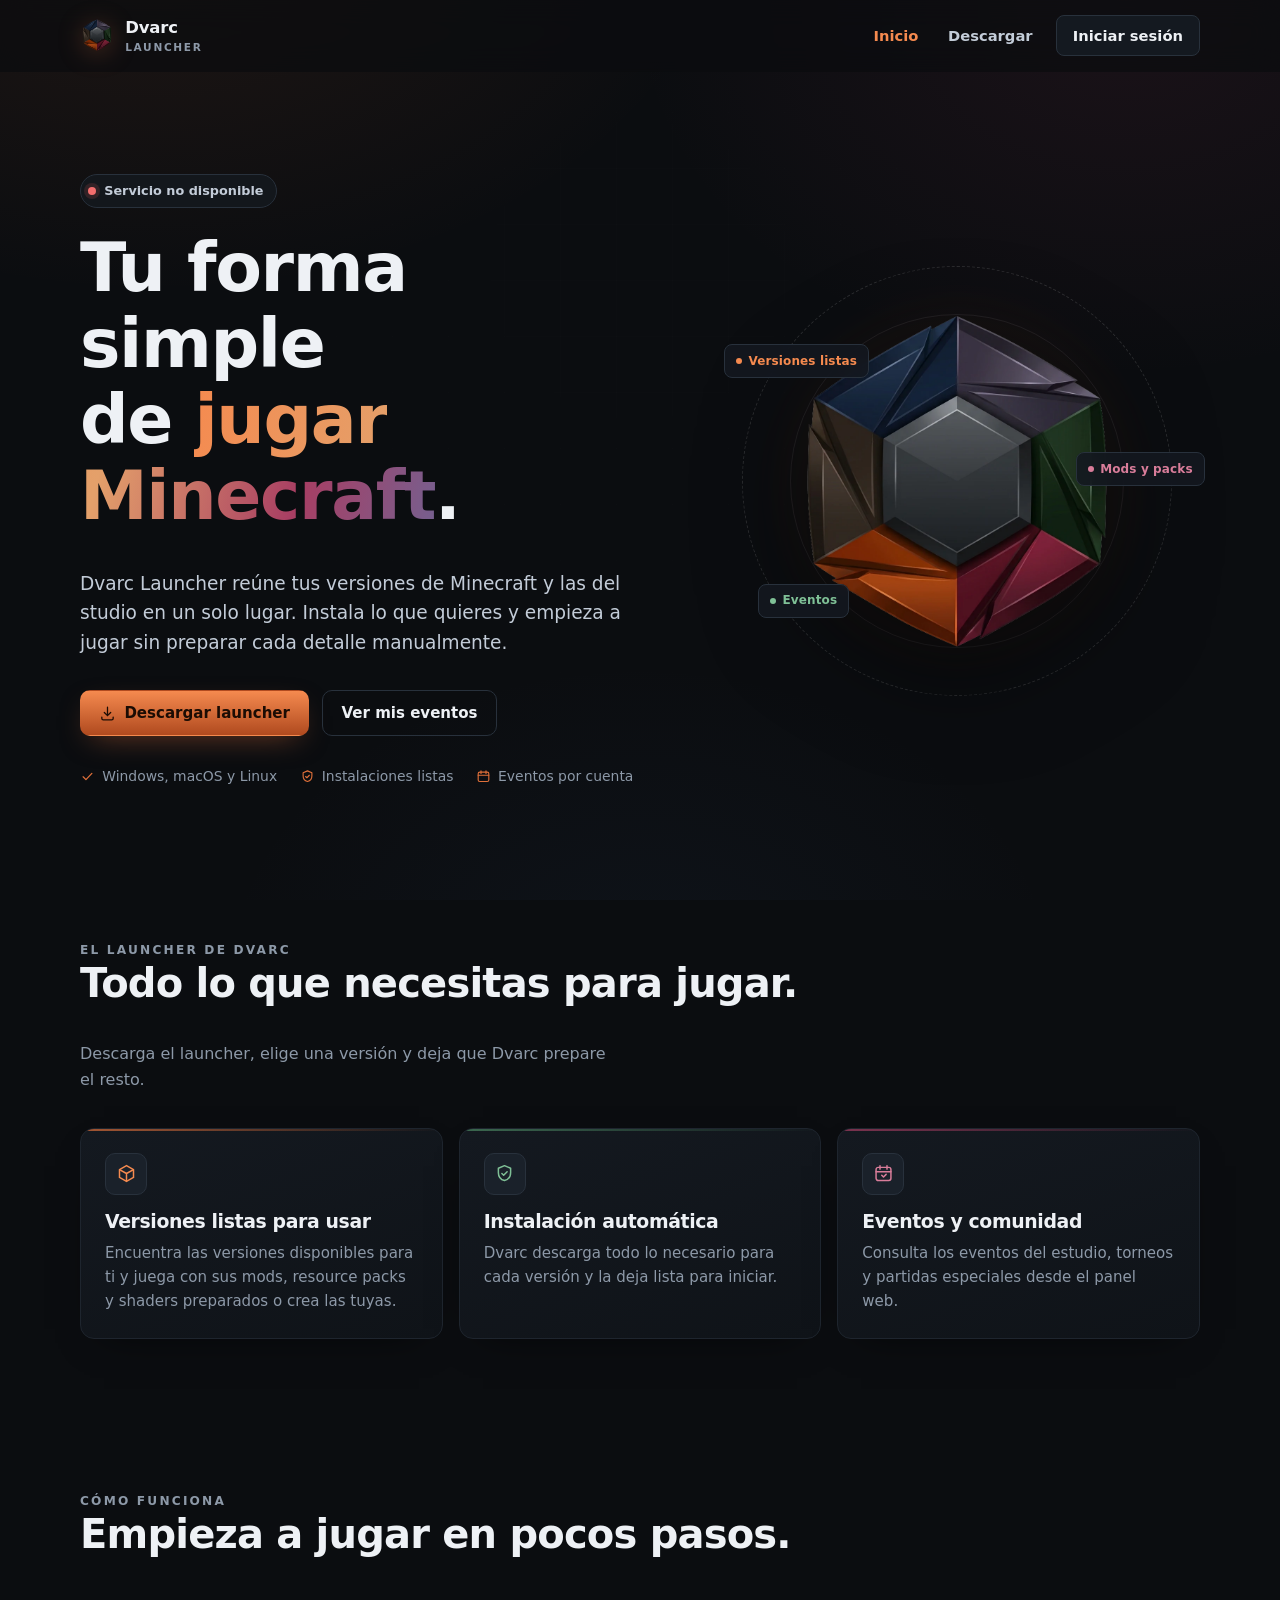
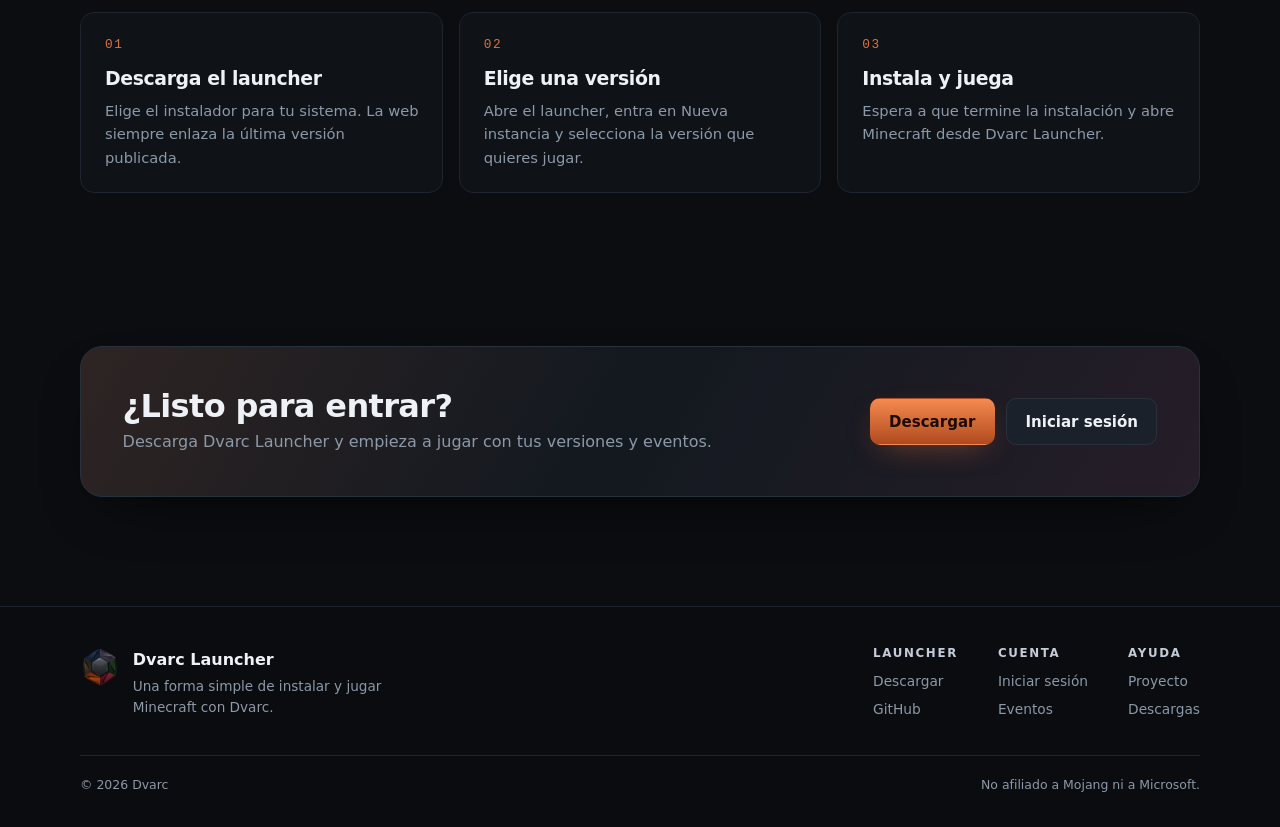
==== commit f1f2e59f: "Page info change chore: changed most of the text of the pages." ====
--- a/index.html
+++ b/index.html
@@ -6,14 +6,14 @@
     <title>Dvarc Launcher — Minecraft listo para jugar</title>
     <meta
       name="description"
-      content="Dvarc Launcher descarga versiones bloqueadas y verificadas de Minecraft con sus mods, resource packs y shaders. Elige, descarga y juega."
+      content="Dvarc Launcher prepara Minecraft para que puedas instalar versiones, jugar con mods y participar en eventos sin configurarlo todo a mano."
     />
     <meta name="theme-color" content="#0b0d10" />
     <link rel="icon" href="assets/img/favicon.ico" sizes="any" />
     <link rel="icon" type="image/png" href="assets/img/favicon.png" />
     <link rel="apple-touch-icon" href="assets/img/apple-touch-icon.png" />
     <meta property="og:title" content="Dvarc Launcher" />
-    <meta property="og:description" content="Versiones de Minecraft listas, verificadas y con eventos para tu cuenta." />
+    <meta property="og:description" content="Un launcher de Minecraft para instalar versiones, jugar con mods y participar en eventos." />
     <meta property="og:type" content="website" />
     <meta property="og:image" content="assets/img/logo-512.png" />
     <link rel="stylesheet" href="assets/css/style.css" />
@@ -51,12 +51,12 @@
           <div>
             <span class="pill" data-api-status>
               <span class="pill-dot"></span>
-              <span data-api-status-text>Conectando con la API…</span>
+              <span data-api-status-text>Comprobando disponibilidad…</span>
             </span>
-            <h1>Minecraft listo para jugar, <em>sin configurar nada</em>.</h1>
+    <h1>Tu forma simple de <em>jugar Minecraft</em>.</h1>
             <p class="hero-lead">
-              Dvarc Launcher descarga versiones bloqueadas con sus mods, resource packs y shaders ya
-              armados. Tú eliges, el launcher verifica y tú juegas.
+              Dvarc Launcher reúne tus versiones de Minecraft y las del studio en un solo lugar.
+              Instala lo que quieres y empieza a jugar sin preparar cada detalle manualmente.
             </p>
             <div class="hero-actions">
               <a class="btn btn-primary" href="download.html">
@@ -80,7 +80,7 @@
                   <path d="M12 3 5 6v5c0 4.2 2.9 7.9 7 9 4.1-1.1 7-4.8 7-9V6l-7-3Z" stroke-linejoin="round" />
                   <path d="m9 12 2 2 4-4" stroke-linecap="round" stroke-linejoin="round" />
                 </svg>
-                Integridad SHA-256
+                Instalaciones listas
               </li>
               <li>
                 <svg viewBox="0 0 24 24" fill="none" stroke="currentColor" stroke-width="1.8" aria-hidden="true">
@@ -95,8 +95,8 @@
           <div class="hero-art" aria-hidden="true">
             <div class="hero-ring"></div>
             <img class="hero-logo" src="assets/img/logo.png" alt="" width="360" height="360" />
-            <span class="hero-tag tag-a">Versión verificada</span>
-            <span class="hero-tag tag-b">Token de instalación</span>
+            <span class="hero-tag tag-a">Versiones listas</span>
+            <span class="hero-tag tag-b">Mods y packs</span>
             <span class="hero-tag tag-c">Eventos</span>
           </div>
         </div>
@@ -106,12 +106,11 @@
         <div class="container">
           <div class="section-head">
             <div>
-              <p class="eyebrow">Por qué Dvarc</p>
-              <h2>Menos configuración. Más juego.</h2>
+              <p class="eyebrow">El launcher de Dvarc</p>
+              <h2>Todo lo que necesitas para jugar.</h2>
             </div>
             <p>
-              Todo lo que normalmente se rompe al instalar un modpack queda resuelto antes de que
-              abras Minecraft.
+              Descarga el launcher, elige una versión y deja que Dvarc prepare el resto.
             </p>
           </div>
 
@@ -123,10 +122,10 @@
                   <path d="M12 12 4 7.5M12 12l8-4.5M12 12v9" stroke-linejoin="round" />
                 </svg>
               </div>
-              <h3>Versiones bloqueadas</h3>
+              <h3>Versiones listas para usar</h3>
               <p>
-                Cada pack llega con sus mods, resource packs y shaders. En el launcher no se pueden
-                editar por accidente: solo se eligen, se descargan y se juegan.
+                Encuentra las versiones disponibles para ti y juega con sus mods, resource packs y
+                shaders preparados o crea las tuyas.
               </p>
             </article>
 
@@ -137,10 +136,9 @@
                   <path d="m9 12 2 2 4-4" stroke-linecap="round" stroke-linejoin="round" />
                 </svg>
               </div>
-              <h3>Integridad verificada</h3>
+              <h3>Instalación automática</h3>
               <p>
-                Un manifiesto SHA-256 revisa cada archivo al arrancar. Si algo falta o cambió, se
-                vuelve a descargar automáticamente.
+                Dvarc descarga todo lo necesario para cada versión y la deja lista para iniciar.
               </p>
             </article>
 
@@ -152,10 +150,9 @@
                   <path d="m10 14 2 2 3-3" stroke-linecap="round" stroke-linejoin="round" />
                 </svg>
               </div>
-              <h3>Eventos para tu cuenta</h3>
+              <h3>Eventos y comunidad</h3>
               <p>
-                El token de tu instalación identifica tus cuentas. Inicia sesión en la web para ver
-                los eventos y versiones que el equipo habilitó para ti.
+                Consulta los eventos del estudio, torneos y partidas especiales desde el panel web.
               </p>
             </article>
           </div>
@@ -167,7 +164,7 @@
           <div class="section-head">
             <div>
               <p class="eyebrow">Cómo funciona</p>
-              <h2>Tres pasos y estás dentro.</h2>
+              <h2>Empieza a jugar en pocos pasos.</h2>
             </div>
           </div>
 
@@ -177,12 +174,12 @@
               <p>Elige el instalador para tu sistema. La web siempre enlaza la última versión publicada.</p>
             </li>
             <li class="step">
-              <h3>Copia tu token</h3>
-              <p>Abre <strong>Ajustes → Dvarc</strong> en el launcher y copia el token de la instalación.</p>
+              <h3>Elige una versión</h3>
+              <p>Abre el launcher, entra en Nueva instancia y selecciona la versión que quieres jugar.</p>
             </li>
             <li class="step">
-              <h3>Inicia sesión y juega</h3>
-              <p>Pega el token aquí, revisa tus eventos y elige la versión. El launcher hace el resto.</p>
+              <h3>Instala y juega</h3>
+              <p>Espera a que termine la instalación y abre Minecraft desde Dvarc Launcher.</p>
             </li>
           </ol>
         </div>
@@ -193,7 +190,7 @@
           <div class="cta-band">
             <div>
               <h2>¿Listo para entrar?</h2>
-              <p>Descarga el launcher o abre tu panel con el token de la instalación.</p>
+              <p>Descarga Dvarc Launcher y empieza a jugar con tus versiones y eventos.</p>
             </div>
             <div class="cta-actions">
               <a class="btn btn-primary" href="download.html">Descargar</a>
@@ -211,7 +208,7 @@
             <img src="assets/img/logo.png" alt="" width="40" height="40" />
             <div>
               <strong>Dvarc Launcher</strong>
-              <p>Versiones de Minecraft preparadas, verificadas y con eventos para tu comunidad.</p>
+              <p>Una forma simple de instalar y jugar Minecraft con Dvarc.</p>
             </div>
           </div>
           <div class="footer-links">
@@ -226,9 +223,9 @@
               <a href="panel.html">Eventos</a>
             </div>
             <div>
-              <h2>API</h2>
-              <a href="https://dvarc.api.apurc.online/docs" target="_blank" rel="noopener noreferrer">Documentación</a>
-              <a href="https://dvarc.api.apurc.online/api/v1/health" target="_blank" rel="noopener noreferrer">Estado</a>
+              <h2>Ayuda</h2>
+              <a href="https://github.com/devapurc/DvarcLauncher" target="_blank" rel="noopener noreferrer">Proyecto</a>
+              <a href="download.html">Descargas</a>
             </div>
           </div>
         </div>
